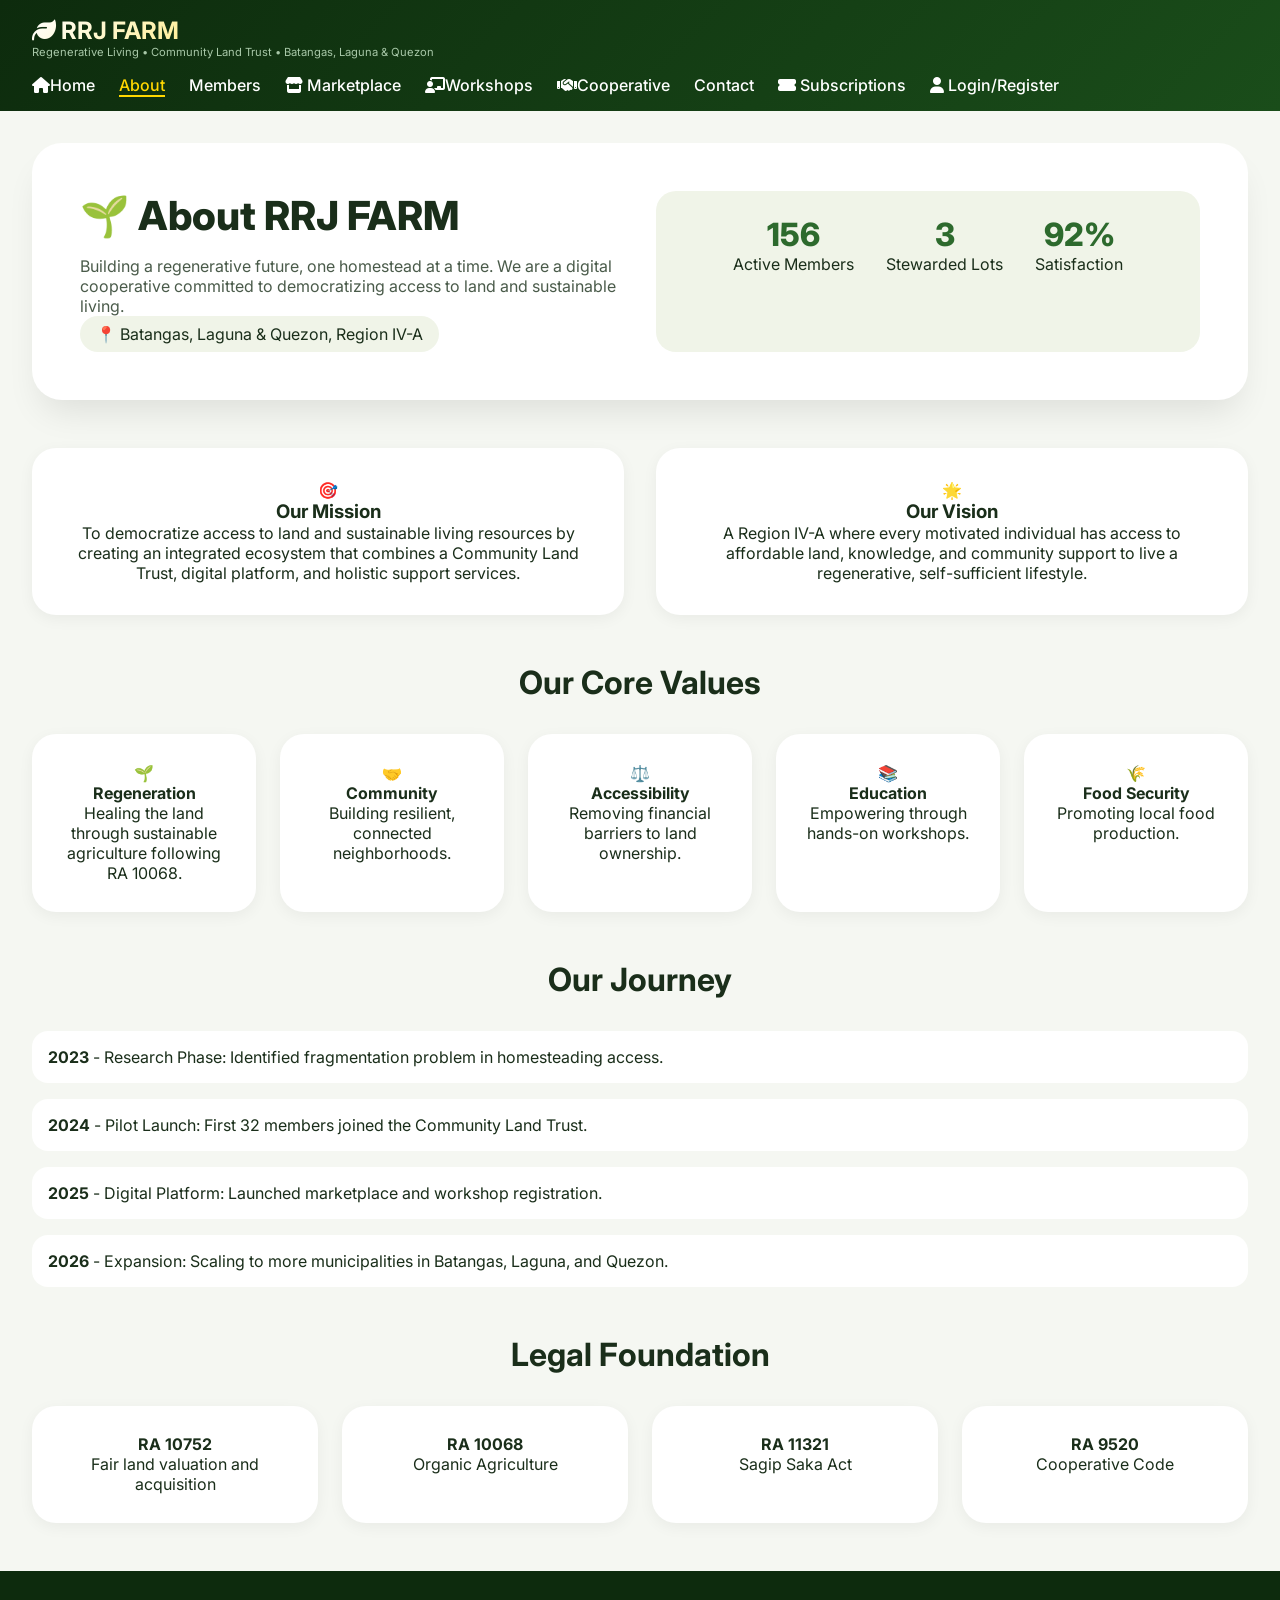
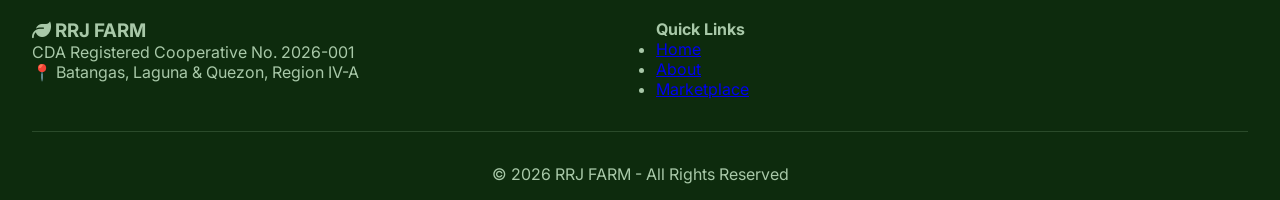
==== about.html @ a420713a "Add files via upload" ====
<!DOCTYPE html>
<html lang="en">
<head>
    <meta charset="UTF-8">
    <meta name="viewport" content="width=device-width, initial-scale=1.0">
    <title>RRJ FARM | About Us</title>
    <link href="https://fonts.googleapis.com/css2?family=Inter:wght@300;400;500;600;700;800&display=swap" rel="stylesheet">
    <link rel="stylesheet" href="https://cdnjs.cloudflare.com/ajax/libs/font-awesome/6.4.0/css/all.min.css">
    <style>
        * { margin: 0; padding: 0; box-sizing: border-box; }
        body { font-family: 'Inter', sans-serif; background: #f5f7f2; color: #1a2e1a; }
        .container { max-width: 1400px; margin: 0 auto; padding: 0 2rem; }
        
        .modern-header { background: linear-gradient(135deg, #0d2b0d, #1a4d1a); position: sticky; top: 0; z-index: 1000; }
        .header-content { display: flex; justify-content: space-between; align-items: center; padding: 1rem 0; flex-wrap: wrap; gap: 1rem; }
        .logo h1 { font-size: 1.5rem; font-weight: 700; background: linear-gradient(135deg, #ffffff, #ffd700); -webkit-background-clip: text; background-clip: text; color: transparent; }
        .logo p { font-size: 0.7rem; color: #a8c8a8; }
        .nav-menu ul { display: flex; gap: 1.5rem; list-style: none; }
        .nav-menu a { color: white; text-decoration: none; font-weight: 500; transition: all 0.3s; }
        .nav-menu a:hover, .nav-menu a.active { color: #ffd700; border-bottom: 2px solid #ffd700; }
        
        .about-hero { background: white; border-radius: 30px; margin: 2rem 0; box-shadow: 0 20px 35px -10px rgba(0,0,0,0.1); }
        .hero-grid { display: grid; grid-template-columns: 1fr 1fr; gap: 2rem; padding: 3rem; }
        .hero-content h1 { font-size: 2.5rem; font-weight: 800; color: #1a2e1a; margin-bottom: 1rem; }
        .hero-content p { color: #4a5b4a; }
        .hero-stats { display: flex; gap: 2rem; background: #f0f4e8; border-radius: 20px; padding: 1.5rem; justify-content: center; }
        .hero-stat { text-align: center; }
        .hero-stat .number { font-size: 2rem; font-weight: 800; color: #2d6a2d; }
        
        .mission-vision { display: grid; grid-template-columns: 1fr 1fr; gap: 2rem; margin: 3rem 0; }
        .mission-card, .vision-card { background: white; padding: 2rem; border-radius: 24px; text-align: center; box-shadow: 0 4px 15px rgba(0,0,0,0.05); }
        .section-header { text-align: center; margin: 3rem 0 2rem; }
        .section-header h2 { font-size: 2rem; color: #1a2e1a; }
        .values-grid { display: grid; grid-template-columns: repeat(auto-fit, minmax(220px, 1fr)); gap: 1.5rem; margin: 2rem 0; }
        .value-card { background: white; padding: 1.8rem; border-radius: 24px; text-align: center; box-shadow: 0 4px 15px rgba(0,0,0,0.05); }
        .modern-footer { background: #0d2b0d; color: #a8c8a8; padding: 3rem 0 1rem; margin-top: 3rem; }
        .footer-grid { display: grid; grid-template-columns: repeat(auto-fit, minmax(250px, 1fr)); gap: 2rem; }
        .footer-bottom { text-align: center; padding-top: 2rem; border-top: 1px solid #2a4a2a; margin-top: 2rem; }
        @media (max-width: 900px) { .hero-grid { grid-template-columns: 1fr; text-align: center; } .mission-vision { grid-template-columns: 1fr; } .container { padding: 0 1rem; } }
    </style>
</head>
<body>
    <header class="modern-header">
        <div class="container">
            <div class="header-content">
                <div class="logo"><h1><i class="fas fa-leaf"></i> RRJ FARM</h1><p>Regenerative Living • Community Land Trust • Batangas, Laguna & Quezon</p></div>
                    <nav class="nav-menu"><ul>
                    <li><a href="index.html"><i class="fas fa-home"></i>Home</a></li>
                    <li><a href="about.html" class="active">About</a></li>
                    <li><a href="index.html#members">Members</a></li>
                    <li><a href="marketplace.html"><i class="fas fa-store"></i> Marketplace</a></li>
                    <li><a href="workshops.html"><i class="fas fa-chalkboard-user"></i>Workshops</a></li>
                    <li><a href="cooperative.html"><i class="fas fa-handshake"></i>Cooperative</a></li>
                    <li><a href="contact.html">Contact</a></li>
                    <li><a href="subscriptions.html"><i class="fas fa-ticket-alt"></i> Subscriptions</a></li>
                    <li><a href="login.html"><i class="fas fa-user"></i> Login/Register</a></li></ul></nav>
            </div>
        </div>
    </header>

    <main>
        <div class="container">
            <div class="about-hero">
                <div class="hero-grid">
                    <div class="hero-content"><h1>🌱 About RRJ FARM</h1><p>Building a regenerative future, one homestead at a time. We are a digital cooperative committed to democratizing access to land and sustainable living.</p><div class="hero-badge" style="background:#f0f4e8; display:inline-block; padding:0.5rem 1rem; border-radius:50px;">📍 Batangas, Laguna & Quezon, Region IV-A</div></div>
                    <div class="hero-stats">
                        <div class="hero-stat">
                            <div class="number">156</div>
                            <div class="label">Active Members</div>
                        </div>
                        <div class="hero-stat"><div class="number">3</div>
                        <div class="label">Stewarded Lots</div>
                    </div><div class="hero-stat">
                        <div class="number">92%</div>
                        <div class="label">Satisfaction</div>
                    </div>
                </div>
                </div>
            </div>

            <div class="mission-vision"><div class="mission-card"><div class="mission-icon">🎯</div><h3>Our Mission</h3><p>To democratize access to land and sustainable living resources by creating an integrated ecosystem that combines a Community Land Trust, digital platform, and holistic support services.</p></div><div class="vision-card"><div class="vision-icon">🌟</div><h3>Our Vision</h3><p>A Region IV-A where every motivated individual has access to affordable land, knowledge, and community support to live a regenerative, self-sufficient lifestyle.</p></div></div>

            <div class="section-header"><h2>Our Core Values</h2></div>
            <div class="values-grid"><div class="value-card"><div class="value-icon">🌱</div><h4>Regeneration</h4><p>Healing the land through sustainable agriculture following RA 10068.</p></div><div class="value-card"><div class="value-icon">🤝</div><h4>Community</h4><p>Building resilient, connected neighborhoods.</p></div><div class="value-card"><div class="value-icon">⚖️</div><h4>Accessibility</h4><p>Removing financial barriers to land ownership.</p></div><div class="value-card"><div class="value-icon">📚</div><h4>Education</h4><p>Empowering through hands-on workshops.</p></div><div class="value-card"><div class="value-icon">🌾</div><h4>Food Security</h4><p>Promoting local food production.</p></div></div>

            <div class="section-header"><h2>Our Journey</h2></div>
            <div style="display:flex; flex-direction:column; gap:1rem; margin:2rem 0;"><div style="background:white; padding:1rem; border-radius:16px;"><strong>2023</strong> - Research Phase: Identified fragmentation problem in homesteading access.</div><div style="background:white; padding:1rem; border-radius:16px;"><strong>2024</strong> - Pilot Launch: First 32 members joined the Community Land Trust.</div><div style="background:white; padding:1rem; border-radius:16px;"><strong>2025</strong> - Digital Platform: Launched marketplace and workshop registration.</div><div style="background:white; padding:1rem; border-radius:16px;"><strong>2026</strong> - Expansion: Scaling to more municipalities in Batangas, Laguna, and Quezon.</div></div>

            <div class="section-header"><h2>Legal Foundation</h2></div>
            <div class="values-grid"><div class="value-card"><h4>RA 10752</h4><p>Fair land valuation and acquisition</p></div><div class="value-card"><h4>RA 10068</h4><p>Organic Agriculture</p></div><div class="value-card"><h4>RA 11321</h4><p>Sagip Saka Act</p></div><div class="value-card"><h4>RA 9520</h4><p>Cooperative Code</p></div></div>
        </div>
    </main>

    <footer class="modern-footer"><div class="container"><div class="footer-grid"><div class="footer-info"><h3><i class="fas fa-leaf"></i> RRJ FARM</h3><p>CDA Registered Cooperative No. 2026-001</p><p>📍 Batangas, Laguna & Quezon, Region IV-A</p></div><div class="footer-links"><h4>Quick Links</h4><ul><li><a href="index.html">Home</a></li><li><a href="about.html">About</a></li><li><a href="marketplace.html">Marketplace</a></li></ul></div></div><div class="footer-bottom"><p>&copy; 2026 RRJ FARM - All Rights Reserved</p></div></div></footer>
</body>
</html>
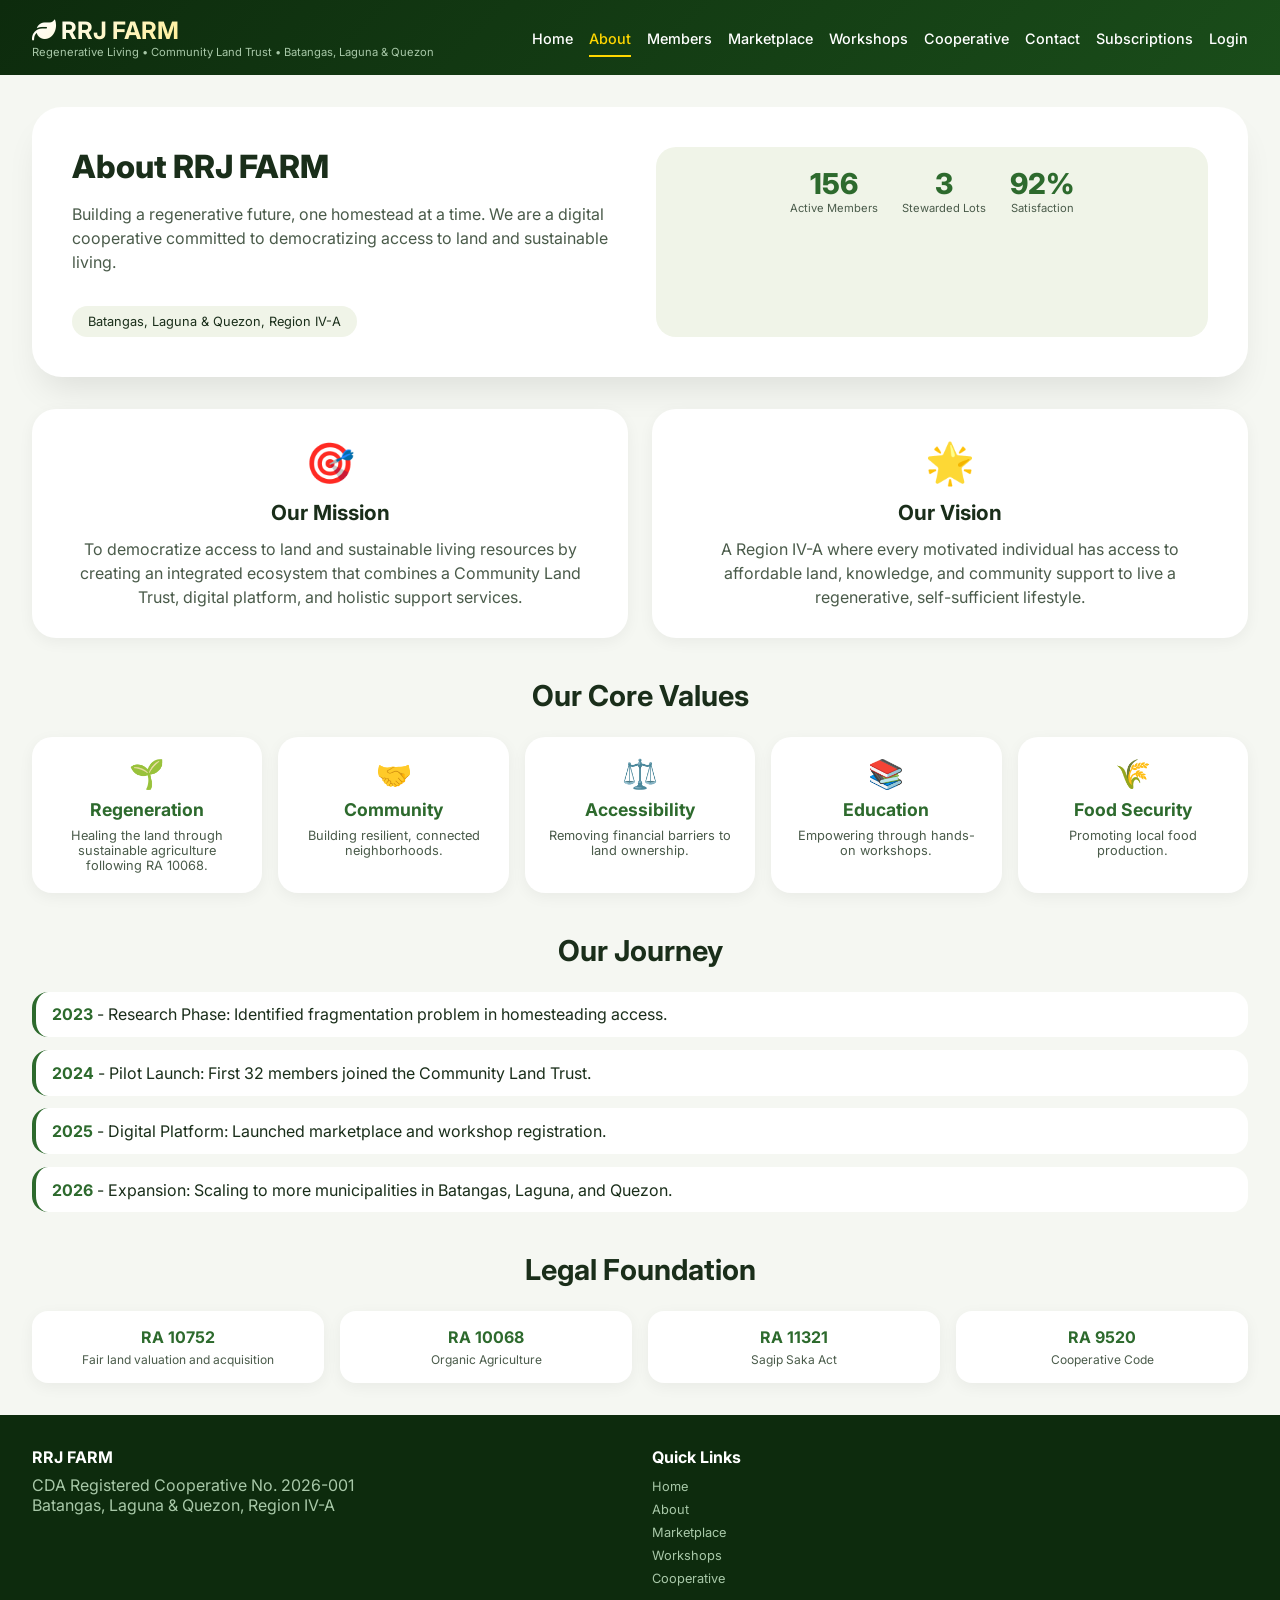
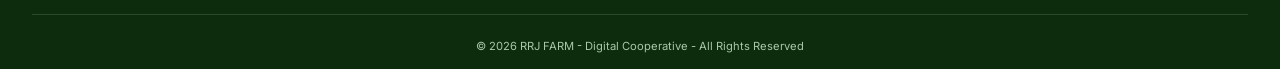
==== commit 87c0b30d: "Update about.html" ====
--- a/about.html
+++ b/about.html
@@ -2,7 +2,7 @@
 <html lang="en">
 <head>
     <meta charset="UTF-8">
-    <meta name="viewport" content="width=device-width, initial-scale=1.0">
+    <meta name="viewport" content="width=device-width, initial-scale=1.0, user-scalable=yes">
     <title>RRJ FARM | About Us</title>
     <link href="https://fonts.googleapis.com/css2?family=Inter:wght@300;400;500;600;700;800&display=swap" rel="stylesheet">
     <link rel="stylesheet" href="https://cdnjs.cloudflare.com/ajax/libs/font-awesome/6.4.0/css/all.min.css">
@@ -13,30 +13,76 @@
         
         .modern-header { background: linear-gradient(135deg, #0d2b0d, #1a4d1a); position: sticky; top: 0; z-index: 1000; }
         .header-content { display: flex; justify-content: space-between; align-items: center; padding: 1rem 0; flex-wrap: wrap; gap: 1rem; }
-        .logo h1 { font-size: 1.5rem; font-weight: 700; background: linear-gradient(135deg, #ffffff, #ffd700); -webkit-background-clip: text; background-clip: text; color: transparent; }
+        .logo h1 { font-size: 1.5rem; background: linear-gradient(135deg, #ffffff, #ffd700); -webkit-background-clip: text; background-clip: text; color: transparent; }
         .logo p { font-size: 0.7rem; color: #a8c8a8; }
-        .nav-menu ul { display: flex; gap: 1.5rem; list-style: none; }
-        .nav-menu a { color: white; text-decoration: none; font-weight: 500; transition: all 0.3s; }
+        .nav-menu ul { display: flex; gap: 1rem; list-style: none; flex-wrap: wrap; }
+        .nav-menu a { color: white; text-decoration: none; font-weight: 500; transition: all 0.3s; padding: 0.5rem 0; font-size: 0.9rem; }
         .nav-menu a:hover, .nav-menu a.active { color: #ffd700; border-bottom: 2px solid #ffd700; }
         
-        .about-hero { background: white; border-radius: 30px; margin: 2rem 0; box-shadow: 0 20px 35px -10px rgba(0,0,0,0.1); }
-        .hero-grid { display: grid; grid-template-columns: 1fr 1fr; gap: 2rem; padding: 3rem; }
-        .hero-content h1 { font-size: 2.5rem; font-weight: 800; color: #1a2e1a; margin-bottom: 1rem; }
-        .hero-content p { color: #4a5b4a; }
-        .hero-stats { display: flex; gap: 2rem; background: #f0f4e8; border-radius: 20px; padding: 1.5rem; justify-content: center; }
+        .about-hero { background: white; border-radius: 30px; margin: 2rem 0; box-shadow: 0 20px 35px -10px rgba(0,0,0,0.1); overflow: hidden; }
+        .hero-grid { display: grid; grid-template-columns: 1fr 1fr; gap: 2rem; padding: 2.5rem; }
+        .hero-content h1 { font-size: 2rem; font-weight: 800; color: #1a2e1a; margin-bottom: 1rem; }
+        .hero-content p { color: #4a5b4a; line-height: 1.5; margin-bottom: 1rem; }
+        .hero-stats { display: flex; gap: 1.5rem; background: #f0f4e8; border-radius: 20px; padding: 1.2rem; justify-content: center; flex-wrap: wrap; }
         .hero-stat { text-align: center; }
-        .hero-stat .number { font-size: 2rem; font-weight: 800; color: #2d6a2d; }
-        
-        .mission-vision { display: grid; grid-template-columns: 1fr 1fr; gap: 2rem; margin: 3rem 0; }
-        .mission-card, .vision-card { background: white; padding: 2rem; border-radius: 24px; text-align: center; box-shadow: 0 4px 15px rgba(0,0,0,0.05); }
-        .section-header { text-align: center; margin: 3rem 0 2rem; }
-        .section-header h2 { font-size: 2rem; color: #1a2e1a; }
-        .values-grid { display: grid; grid-template-columns: repeat(auto-fit, minmax(220px, 1fr)); gap: 1.5rem; margin: 2rem 0; }
-        .value-card { background: white; padding: 1.8rem; border-radius: 24px; text-align: center; box-shadow: 0 4px 15px rgba(0,0,0,0.05); }
-        .modern-footer { background: #0d2b0d; color: #a8c8a8; padding: 3rem 0 1rem; margin-top: 3rem; }
-        .footer-grid { display: grid; grid-template-columns: repeat(auto-fit, minmax(250px, 1fr)); gap: 2rem; }
-        .footer-bottom { text-align: center; padding-top: 2rem; border-top: 1px solid #2a4a2a; margin-top: 2rem; }
-        @media (max-width: 900px) { .hero-grid { grid-template-columns: 1fr; text-align: center; } .mission-vision { grid-template-columns: 1fr; } .container { padding: 0 1rem; } }
+        .hero-stat .number { font-size: 1.8rem; font-weight: 800; color: #2d6a2d; }
+        .hero-stat .label { font-size: 0.7rem; color: #4a5b4a; }
+        .hero-badge { background: #f0f4e8; display: inline-block; padding: 0.5rem 1rem; border-radius: 50px; font-size: 0.8rem; margin-top: 1rem; }
+        
+        .mission-vision { display: grid; grid-template-columns: 1fr 1fr; gap: 1.5rem; margin: 2rem 0; }
+        .mission-card, .vision-card { background: white; padding: 1.8rem; border-radius: 24px; text-align: center; box-shadow: 0 4px 15px rgba(0,0,0,0.05); }
+        .mission-card h3, .vision-card h3 { font-size: 1.3rem; margin: 0.8rem 0; }
+        .mission-card p, .vision-card p { color: #4a5b4a; line-height: 1.5; }
+        .mission-icon, .vision-icon { font-size: 2.5rem; }
+        
+        .section-header { text-align: center; margin: 2.5rem 0 1.5rem; }
+        .section-header h2 { font-size: 1.8rem; color: #1a2e1a; }
+        .values-grid { display: grid; grid-template-columns: repeat(auto-fit, minmax(200px, 1fr)); gap: 1rem; margin: 1.5rem 0; }
+        .value-card { background: white; padding: 1.2rem; border-radius: 20px; text-align: center; box-shadow: 0 4px 15px rgba(0,0,0,0.05); }
+        .value-card h4 { font-size: 1.1rem; margin: 0.5rem 0; color: #2d6a2d; }
+        .value-card p { font-size: 0.8rem; color: #4a5b4a; }
+        .value-icon { font-size: 1.8rem; }
+        
+        .timeline-item { background: white; padding: 0.8rem 1rem; border-radius: 16px; margin-bottom: 0.8rem; border-left: 4px solid #2d6a2d; }
+        .timeline-item strong { color: #2d6a2d; }
+        
+        .legal-grid { display: grid; grid-template-columns: repeat(auto-fit, minmax(180px, 1fr)); gap: 1rem; margin: 1.5rem 0; }
+        .legal-card { background: white; padding: 1rem; border-radius: 16px; text-align: center; box-shadow: 0 4px 15px rgba(0,0,0,0.05); }
+        .legal-card h4 { font-size: 1rem; color: #2d6a2d; margin-bottom: 0.3rem; }
+        .legal-card p { font-size: 0.75rem; color: #4a5b4a; }
+        
+        .modern-footer { background: #0d2b0d; color: #a8c8a8; padding: 2rem 0 1rem; margin-top: 2rem; }
+        .footer-grid { display: grid; grid-template-columns: repeat(auto-fit, minmax(200px, 1fr)); gap: 1.5rem; margin-bottom: 1.5rem; }
+        .footer-info h3, .footer-links h4 { color: white; margin-bottom: 0.5rem; font-size: 1rem; }
+        .footer-links ul { list-style: none; }
+        .footer-links a { color: #a8c8a8; text-decoration: none; font-size: 0.8rem; line-height: 1.8; }
+        .footer-bottom { text-align: center; padding-top: 1.5rem; border-top: 1px solid #2a4a2a; font-size: 0.7rem; }
+        
+        /* Mobile Responsive */
+        @media (max-width: 900px) {
+            .container { padding: 0 1rem; }
+            .hero-grid { grid-template-columns: 1fr; text-align: center; padding: 1.5rem; }
+            .hero-content h1 { font-size: 1.6rem; }
+            .hero-stats { justify-content: center; gap: 1rem; }
+            .hero-stat .number { font-size: 1.3rem; }
+            .mission-vision { grid-template-columns: 1fr; gap: 1rem; }
+            .mission-card, .vision-card { padding: 1.2rem; }
+            .section-header h2 { font-size: 1.4rem; }
+            .values-grid { grid-template-columns: repeat(2, 1fr); gap: 0.8rem; }
+            .legal-grid { grid-template-columns: repeat(2, 1fr); }
+            .nav-menu ul { gap: 0.5rem; justify-content: center; }
+            .nav-menu a { font-size: 0.75rem; padding: 0.3rem 0; }
+            .logo h1 { font-size: 1.2rem; }
+            .logo p { font-size: 0.55rem; }
+            .footer-grid { grid-template-columns: 1fr; text-align: center; gap: 1rem; }
+        }
+        
+        @media (max-width: 480px) {
+            .values-grid { grid-template-columns: 1fr; }
+            .legal-grid { grid-template-columns: 1fr; }
+            .hero-stats { gap: 0.8rem; padding: 1rem; }
+            .hero-stat .number { font-size: 1.1rem; }
+        }
     </style>
 </head>
 <body>
@@ -44,16 +90,19 @@
         <div class="container">
             <div class="header-content">
                 <div class="logo"><h1><i class="fas fa-leaf"></i> RRJ FARM</h1><p>Regenerative Living • Community Land Trust • Batangas, Laguna & Quezon</p></div>
-                    <nav class="nav-menu"><ul>
-                    <li><a href="index.html"><i class="fas fa-home"></i>Home</a></li>
-                    <li><a href="about.html" class="active">About</a></li>
-                    <li><a href="index.html#members">Members</a></li>
-                    <li><a href="marketplace.html"><i class="fas fa-store"></i> Marketplace</a></li>
-                    <li><a href="workshops.html"><i class="fas fa-chalkboard-user"></i>Workshops</a></li>
-                    <li><a href="cooperative.html"><i class="fas fa-handshake"></i>Cooperative</a></li>
-                    <li><a href="contact.html">Contact</a></li>
-                    <li><a href="subscriptions.html"><i class="fas fa-ticket-alt"></i> Subscriptions</a></li>
-                    <li><a href="login.html"><i class="fas fa-user"></i> Login/Register</a></li></ul></nav>
+                <nav class="nav-menu">
+                    <ul>
+                        <li><a href="index.html">Home</a></li>
+                        <li><a href="about.html" class="active">About</a></li>
+                        <li><a href="index.html#members">Members</a></li>
+                        <li><a href="marketplace.html">Marketplace</a></li>
+                        <li><a href="workshops.html">Workshops</a></li>
+                        <li><a href="cooperative.html">Cooperative</a></li>
+                        <li><a href="contact.html">Contact</a></li>
+                        <li><a href="subscriptions.html">Subscriptions</a></li>
+                        <li><a href="login.html">Login</a></li>
+                    </ul>
+                </nav>
             </div>
         </div>
     </header>
@@ -62,35 +111,117 @@
         <div class="container">
             <div class="about-hero">
                 <div class="hero-grid">
-                    <div class="hero-content"><h1>🌱 About RRJ FARM</h1><p>Building a regenerative future, one homestead at a time. We are a digital cooperative committed to democratizing access to land and sustainable living.</p><div class="hero-badge" style="background:#f0f4e8; display:inline-block; padding:0.5rem 1rem; border-radius:50px;">📍 Batangas, Laguna & Quezon, Region IV-A</div></div>
+                    <div class="hero-content">
+                        <h1>About RRJ FARM</h1>
+                        <p>Building a regenerative future, one homestead at a time. We are a digital cooperative committed to democratizing access to land and sustainable living.</p>
+                        <div class="hero-badge">Batangas, Laguna & Quezon, Region IV-A</div>
+                    </div>
                     <div class="hero-stats">
                         <div class="hero-stat">
                             <div class="number">156</div>
                             <div class="label">Active Members</div>
                         </div>
-                        <div class="hero-stat"><div class="number">3</div>
-                        <div class="label">Stewarded Lots</div>
-                    </div><div class="hero-stat">
-                        <div class="number">92%</div>
-                        <div class="label">Satisfaction</div>
+                        <div class="hero-stat">
+                            <div class="number">3</div>
+                            <div class="label">Stewarded Lots</div>
+                        </div>
+                        <div class="hero-stat">
+                            <div class="number">92%</div>
+                            <div class="label">Satisfaction</div>
+                        </div>
                     </div>
                 </div>
-                </div>
-            </div>
-
-            <div class="mission-vision"><div class="mission-card"><div class="mission-icon">🎯</div><h3>Our Mission</h3><p>To democratize access to land and sustainable living resources by creating an integrated ecosystem that combines a Community Land Trust, digital platform, and holistic support services.</p></div><div class="vision-card"><div class="vision-icon">🌟</div><h3>Our Vision</h3><p>A Region IV-A where every motivated individual has access to affordable land, knowledge, and community support to live a regenerative, self-sufficient lifestyle.</p></div></div>
-
-            <div class="section-header"><h2>Our Core Values</h2></div>
-            <div class="values-grid"><div class="value-card"><div class="value-icon">🌱</div><h4>Regeneration</h4><p>Healing the land through sustainable agriculture following RA 10068.</p></div><div class="value-card"><div class="value-icon">🤝</div><h4>Community</h4><p>Building resilient, connected neighborhoods.</p></div><div class="value-card"><div class="value-icon">⚖️</div><h4>Accessibility</h4><p>Removing financial barriers to land ownership.</p></div><div class="value-card"><div class="value-icon">📚</div><h4>Education</h4><p>Empowering through hands-on workshops.</p></div><div class="value-card"><div class="value-icon">🌾</div><h4>Food Security</h4><p>Promoting local food production.</p></div></div>
-
-            <div class="section-header"><h2>Our Journey</h2></div>
-            <div style="display:flex; flex-direction:column; gap:1rem; margin:2rem 0;"><div style="background:white; padding:1rem; border-radius:16px;"><strong>2023</strong> - Research Phase: Identified fragmentation problem in homesteading access.</div><div style="background:white; padding:1rem; border-radius:16px;"><strong>2024</strong> - Pilot Launch: First 32 members joined the Community Land Trust.</div><div style="background:white; padding:1rem; border-radius:16px;"><strong>2025</strong> - Digital Platform: Launched marketplace and workshop registration.</div><div style="background:white; padding:1rem; border-radius:16px;"><strong>2026</strong> - Expansion: Scaling to more municipalities in Batangas, Laguna, and Quezon.</div></div>
-
-            <div class="section-header"><h2>Legal Foundation</h2></div>
-            <div class="values-grid"><div class="value-card"><h4>RA 10752</h4><p>Fair land valuation and acquisition</p></div><div class="value-card"><h4>RA 10068</h4><p>Organic Agriculture</p></div><div class="value-card"><h4>RA 11321</h4><p>Sagip Saka Act</p></div><div class="value-card"><h4>RA 9520</h4><p>Cooperative Code</p></div></div>
+            </div>
+
+            <div class="mission-vision">
+                <div class="mission-card">
+                    <div class="mission-icon">🎯</div>
+                    <h3>Our Mission</h3>
+                    <p>To democratize access to land and sustainable living resources by creating an integrated ecosystem that combines a Community Land Trust, digital platform, and holistic support services.</p>
+                </div>
+                <div class="vision-card">
+                    <div class="vision-icon">🌟</div>
+                    <h3>Our Vision</h3>
+                    <p>A Region IV-A where every motivated individual has access to affordable land, knowledge, and community support to live a regenerative, self-sufficient lifestyle.</p>
+                </div>
+            </div>
+
+            <div class="section-header">
+                <h2>Our Core Values</h2>
+            </div>
+            <div class="values-grid">
+                <div class="value-card">
+                    <div class="value-icon">🌱</div>
+                    <h4>Regeneration</h4>
+                    <p>Healing the land through sustainable agriculture following RA 10068.</p>
+                </div>
+                <div class="value-card">
+                    <div class="value-icon">🤝</div>
+                    <h4>Community</h4>
+                    <p>Building resilient, connected neighborhoods.</p>
+                </div>
+                <div class="value-card">
+                    <div class="value-icon">⚖️</div>
+                    <h4>Accessibility</h4>
+                    <p>Removing financial barriers to land ownership.</p>
+                </div>
+                <div class="value-card">
+                    <div class="value-icon">📚</div>
+                    <h4>Education</h4>
+                    <p>Empowering through hands-on workshops.</p>
+                </div>
+                <div class="value-card">
+                    <div class="value-icon">🌾</div>
+                    <h4>Food Security</h4>
+                    <p>Promoting local food production.</p>
+                </div>
+            </div>
+
+            <div class="section-header">
+                <h2>Our Journey</h2>
+            </div>
+            <div style="margin: 1rem 0 2rem;">
+                <div class="timeline-item"><strong>2023</strong> - Research Phase: Identified fragmentation problem in homesteading access.</div>
+                <div class="timeline-item"><strong>2024</strong> - Pilot Launch: First 32 members joined the Community Land Trust.</div>
+                <div class="timeline-item"><strong>2025</strong> - Digital Platform: Launched marketplace and workshop registration.</div>
+                <div class="timeline-item"><strong>2026</strong> - Expansion: Scaling to more municipalities in Batangas, Laguna, and Quezon.</div>
+            </div>
+
+            <div class="section-header">
+                <h2>Legal Foundation</h2>
+            </div>
+            <div class="legal-grid">
+                <div class="legal-card"><h4>RA 10752</h4><p>Fair land valuation and acquisition</p></div>
+                <div class="legal-card"><h4>RA 10068</h4><p>Organic Agriculture</p></div>
+                <div class="legal-card"><h4>RA 11321</h4><p>Sagip Saka Act</p></div>
+                <div class="legal-card"><h4>RA 9520</h4><p>Cooperative Code</p></div>
+            </div>
         </div>
     </main>
 
-    <footer class="modern-footer"><div class="container"><div class="footer-grid"><div class="footer-info"><h3><i class="fas fa-leaf"></i> RRJ FARM</h3><p>CDA Registered Cooperative No. 2026-001</p><p>📍 Batangas, Laguna & Quezon, Region IV-A</p></div><div class="footer-links"><h4>Quick Links</h4><ul><li><a href="index.html">Home</a></li><li><a href="about.html">About</a></li><li><a href="marketplace.html">Marketplace</a></li></ul></div></div><div class="footer-bottom"><p>&copy; 2026 RRJ FARM - All Rights Reserved</p></div></div></footer>
+    <footer class="modern-footer">
+        <div class="container">
+            <div class="footer-grid">
+                <div class="footer-info">
+                    <h3>RRJ FARM</h3>
+                    <p>CDA Registered Cooperative No. 2026-001</p>
+                    <p>Batangas, Laguna & Quezon, Region IV-A</p>
+                </div>
+                <div class="footer-links">
+                    <h4>Quick Links</h4>
+                    <ul>
+                        <li><a href="index.html">Home</a></li>
+                        <li><a href="about.html">About</a></li>
+                        <li><a href="marketplace.html">Marketplace</a></li>
+                        <li><a href="workshops.html">Workshops</a></li>
+                        <li><a href="cooperative.html">Cooperative</a></li>
+                    </ul>
+                </div>
+            </div>
+            <div class="footer-bottom">
+                <p>&copy; 2026 RRJ FARM - Digital Cooperative - All Rights Reserved</p>
+            </div>
+        </div>
+    </footer>
 </body>
-</html>+</html>
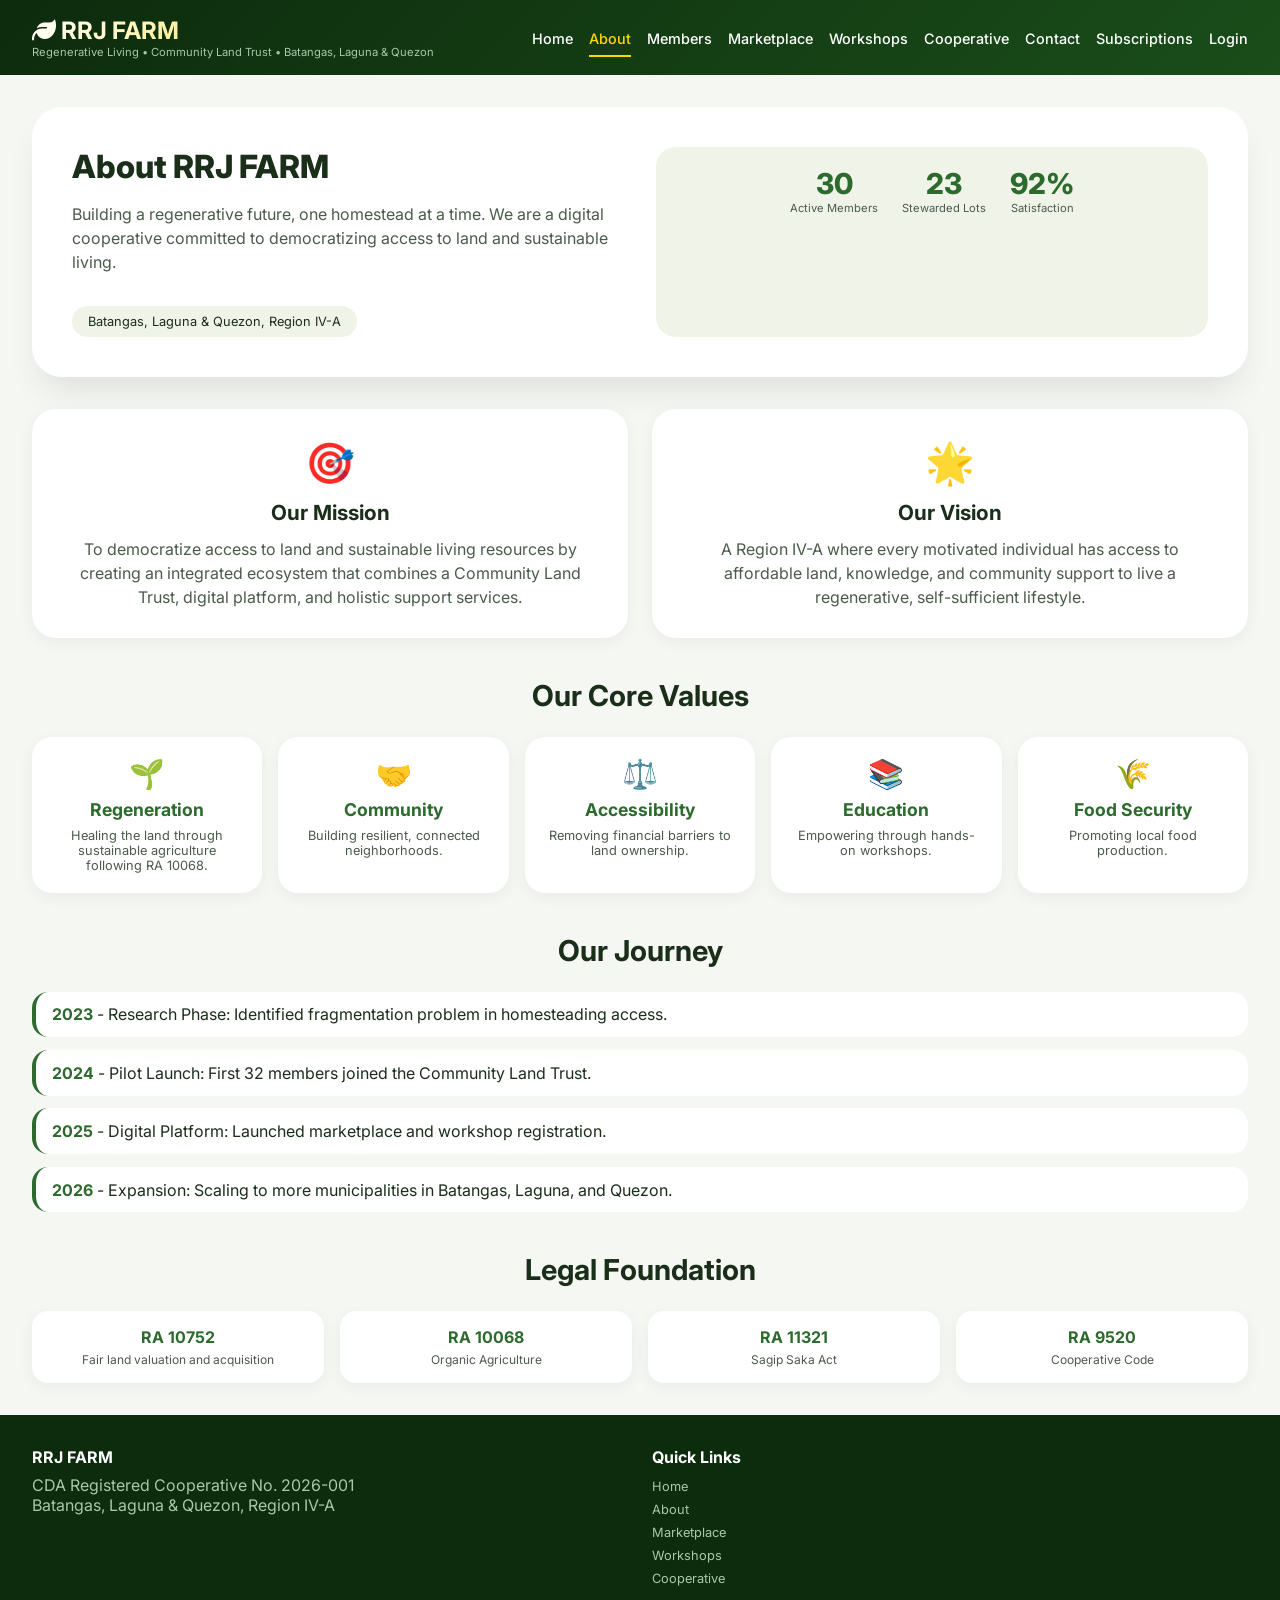
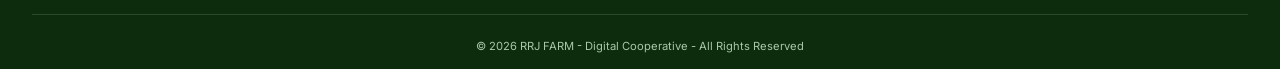
==== commit 979fdd81: "Update about.html" ====
--- a/about.html
+++ b/about.html
@@ -118,11 +118,11 @@
                     </div>
                     <div class="hero-stats">
                         <div class="hero-stat">
-                            <div class="number">156</div>
+                            <div class="number">30</div>
                             <div class="label">Active Members</div>
                         </div>
                         <div class="hero-stat">
-                            <div class="number">3</div>
+                            <div class="number">23</div>
                             <div class="label">Stewarded Lots</div>
                         </div>
                         <div class="hero-stat">
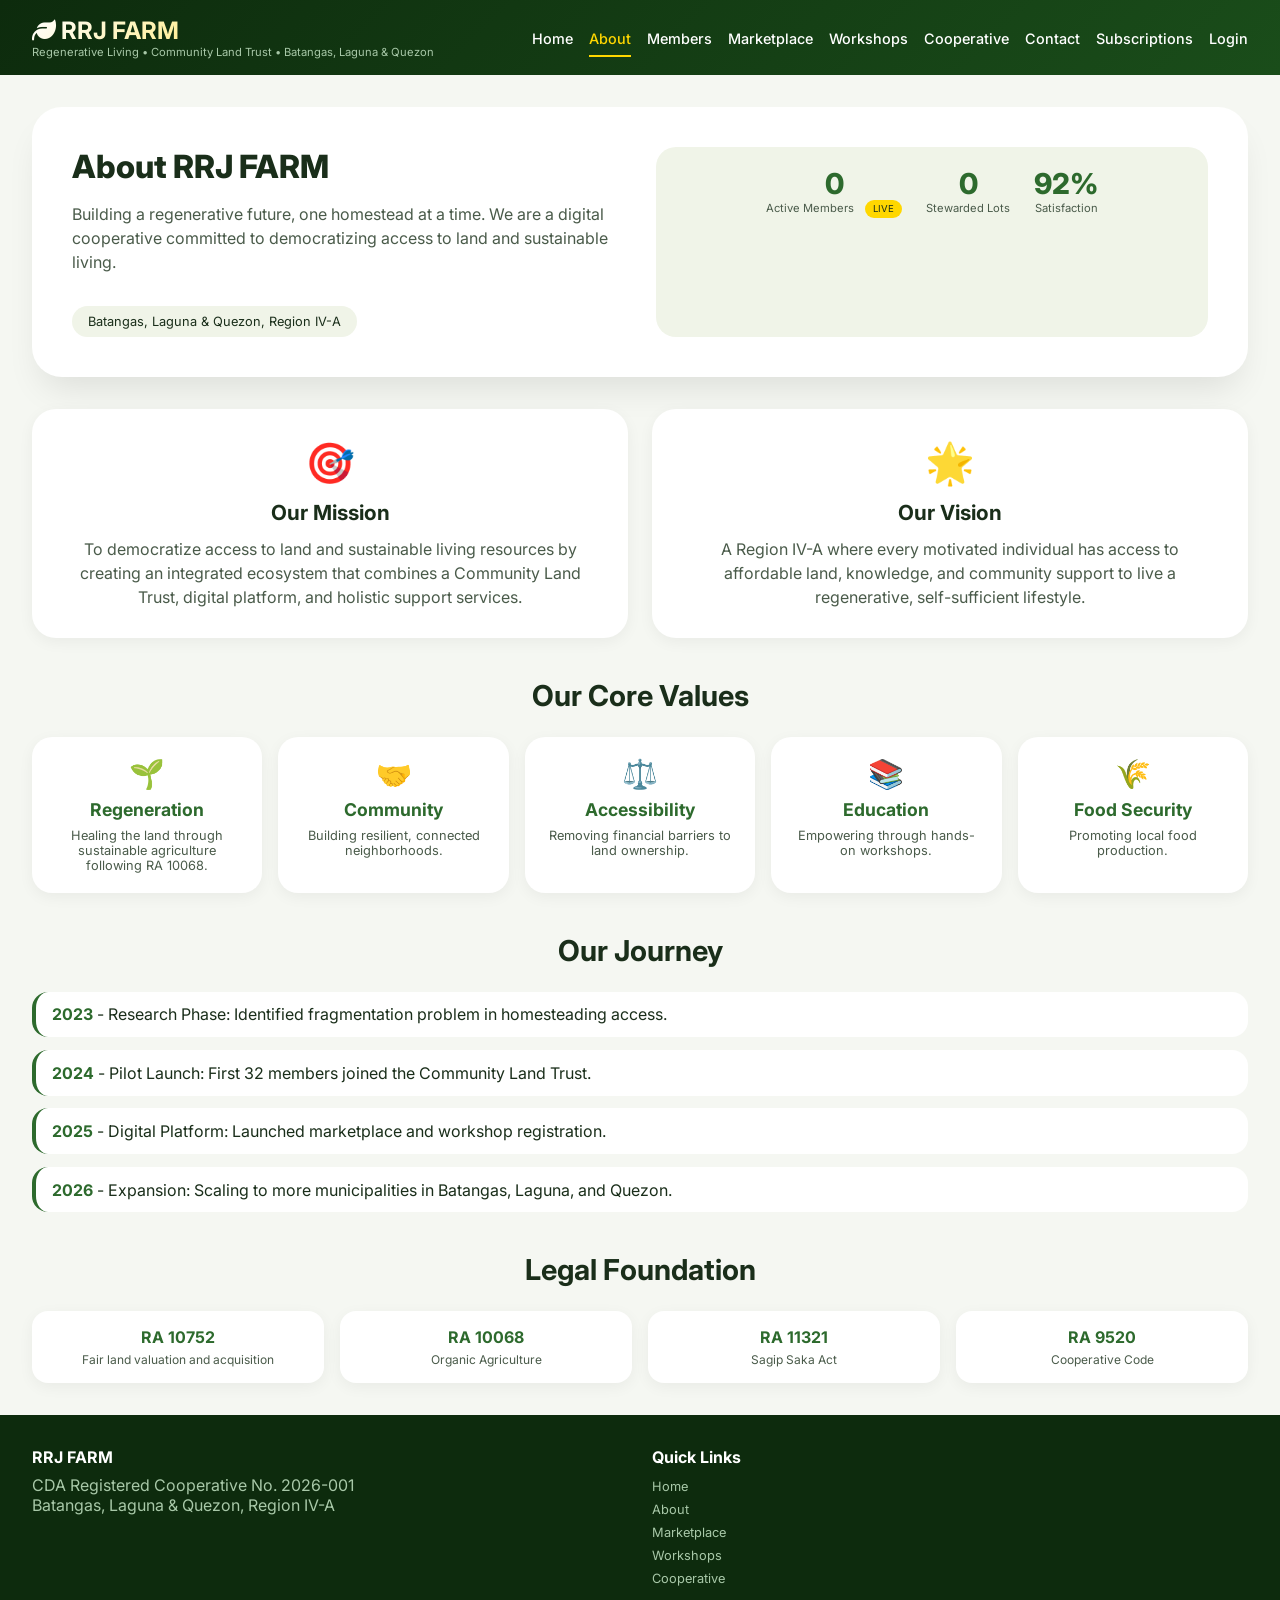
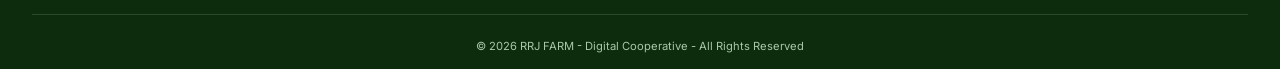
==== commit 91c8bdc8: "Update about.html" ====
--- a/about.html
+++ b/about.html
@@ -27,6 +27,7 @@
         .hero-stat { text-align: center; }
         .hero-stat .number { font-size: 1.8rem; font-weight: 800; color: #2d6a2d; }
         .hero-stat .label { font-size: 0.7rem; color: #4a5b4a; }
+        .live-badge { background: #ffd700; color: #1a2e1a; font-size: 0.6rem; padding: 0.2rem 0.5rem; border-radius: 20px; margin-left: 0.5rem; vertical-align: middle; }
         .hero-badge { background: #f0f4e8; display: inline-block; padding: 0.5rem 1rem; border-radius: 50px; font-size: 0.8rem; margin-top: 1rem; }
         
         .mission-vision { display: grid; grid-template-columns: 1fr 1fr; gap: 1.5rem; margin: 2rem 0; }
@@ -57,6 +58,9 @@
         .footer-links ul { list-style: none; }
         .footer-links a { color: #a8c8a8; text-decoration: none; font-size: 0.8rem; line-height: 1.8; }
         .footer-bottom { text-align: center; padding-top: 1.5rem; border-top: 1px solid #2a4a2a; font-size: 0.7rem; }
+        
+        .success-toast { position: fixed; bottom: 20px; right: 20px; background: #2d6a2d; color: white; padding: 0.8rem 1.2rem; border-radius: 50px; display: none; z-index: 1500; animation: slideInRight 0.3s ease; font-size: 0.8rem; }
+        @keyframes slideInRight { from { transform: translateX(100px); opacity: 0; } to { transform: translateX(0); opacity: 1; } }
         
         /* Mobile Responsive */
         @media (max-width: 900px) {
@@ -118,15 +122,15 @@
                     </div>
                     <div class="hero-stats">
                         <div class="hero-stat">
-                            <div class="number">30</div>
-                            <div class="label">Active Members</div>
+                            <div class="number" id="aboutActiveMembers">30</div>
+                            <div class="label">Active Members <span class="live-badge">LIVE</span></div>
                         </div>
                         <div class="hero-stat">
-                            <div class="number">23</div>
+                            <div class="number" id="aboutStewardedLots">23</div>
                             <div class="label">Stewarded Lots</div>
                         </div>
                         <div class="hero-stat">
-                            <div class="number">92%</div>
+                            <div class="number" id="aboutSatisfaction">92%</div>
                             <div class="label">Satisfaction</div>
                         </div>
                     </div>
@@ -223,5 +227,94 @@
             </div>
         </div>
     </footer>
+
+    <div id="successToast" class="success-toast"></div>
+
+    <script>
+        // ============ ABOUT PAGE SYNC WITH ADMIN DASHBOARD ============
+        
+        function showToast(msg) { 
+            let t = document.getElementById('successToast'); 
+            t.innerHTML = msg; 
+            t.style.display = 'block'; 
+            setTimeout(() => t.style.display = 'none', 3000); 
+        }
+        
+        function syncAboutPageWithAdminDashboard() {
+            console.log('🔄 Syncing About page with Admin Dashboard...');
+            
+            // Get data from localStorage (shared with Admin Dashboard)
+            const users = JSON.parse(localStorage.getItem('rrjfarm_users') || '[]');
+            const subscriptions = JSON.parse(localStorage.getItem('rrjfarm_user_subscriptions') || '[]');
+            const landApplications = JSON.parse(localStorage.getItem('rrjfarm_land_applications') || '[]');
+            const orders = JSON.parse(localStorage.getItem('rrjfarm_orders') || '[]');
+            const workshopRegs = JSON.parse(localStorage.getItem('rrjfarm_registered_workshops') || '[]');
+            const rentTrans = JSON.parse(localStorage.getItem('rrjfarm_rent_transactions') || '[]');
+            
+            // ============ 1. ACTIVE MEMBERS ============
+            // Active Members = approved users from rrjfarm_users + approved land stewards
+            const approvedUsers = users.filter(u => u.status === 'approved');
+            const approvedLandStewards = landApplications.filter(app => app.status === 'Approved');
+            const totalActiveMembers = approvedUsers.length + approvedLandStewards.length;
+            
+            // ============ 2. STEWARDED LOTS ============
+            // Count unique land stewards (each steward typically stewards 1 lot)
+            // Also count from approved land applications
+            const uniqueStewards = new Set();
+            approvedLandStewards.forEach(steward => uniqueStewards.add(steward.name));
+            approvedUsers.forEach(user => {
+                if (user.role === 'farmer' || user.subscription === 'land_stewardship') {
+                    uniqueStewards.add(user.name);
+                }
+            });
+            const totalStewardedLots = uniqueStewards.size;
+            
+            // ============ 3. SATISFACTION RATE ============
+            // Calculate based on completed orders and workshop feedback
+            const completedOrders = orders.filter(o => o.status === 'delivered' || o.status === 'Completed');
+            const totalTransactions = orders.length + workshopRegs.length;
+            const positiveInteractions = completedOrders.length + workshopRegs.length;
+            const satisfactionRate = totalTransactions > 0 ? Math.round((positiveInteractions / totalTransactions) * 100) : 92;
+            
+            // ============ UPDATE ABOUT PAGE STATS ============
+            const activeEl = document.getElementById('aboutActiveMembers');
+            const lotsEl = document.getElementById('aboutStewardedLots');
+            const satisfactionEl = document.getElementById('aboutSatisfaction');
+            
+            if (activeEl) activeEl.innerText = totalActiveMembers;
+            if (lotsEl) lotsEl.innerText = totalStewardedLots;
+            if (satisfactionEl) satisfactionEl.innerText = `${satisfactionRate}%`;
+            
+            console.log(`📊 About Page Stats: ${totalActiveMembers} Active Members, ${totalStewardedLots} Stewarded Lots, ${satisfactionRate}% Satisfaction`);
+            
+            // Also update the timeline "First 32 members" text if needed
+            const timelineItem = document.querySelector('.timeline-item:nth-child(2)');
+            if (timelineItem && totalActiveMembers > 0) {
+                // Optional: Update timeline with actual member count
+                // timelineItem.innerHTML = `<strong>2024</strong> - Pilot Launch: First ${totalActiveMembers} members joined the Community Land Trust.`;
+            }
+        }
+        
+        // Run sync on page load
+        document.addEventListener('DOMContentLoaded', function() {
+            syncAboutPageWithAdminDashboard();
+        });
+        
+        // Listen for storage changes (when Admin approves or updates data)
+        window.addEventListener('storage', function(e) {
+            if (e.key === 'rrjfarm_land_applications' || e.key === 'rrjfarm_users' || 
+                e.key === 'rrjfarm_user_subscriptions' || e.key === 'rrjfarm_orders') {
+                console.log('📡 Detected storage change, refreshing About page...');
+                syncAboutPageWithAdminDashboard();
+                showToast('🔄 About page updated with latest data!');
+            }
+        });
+        
+        // Auto-refresh every 30 seconds
+        setInterval(syncAboutPageWithAdminDashboard, 30000);
+        
+        // Expose function globally
+        window.syncAboutPageWithAdminDashboard = syncAboutPageWithAdminDashboard;
+    </script>
 </body>
 </html>
